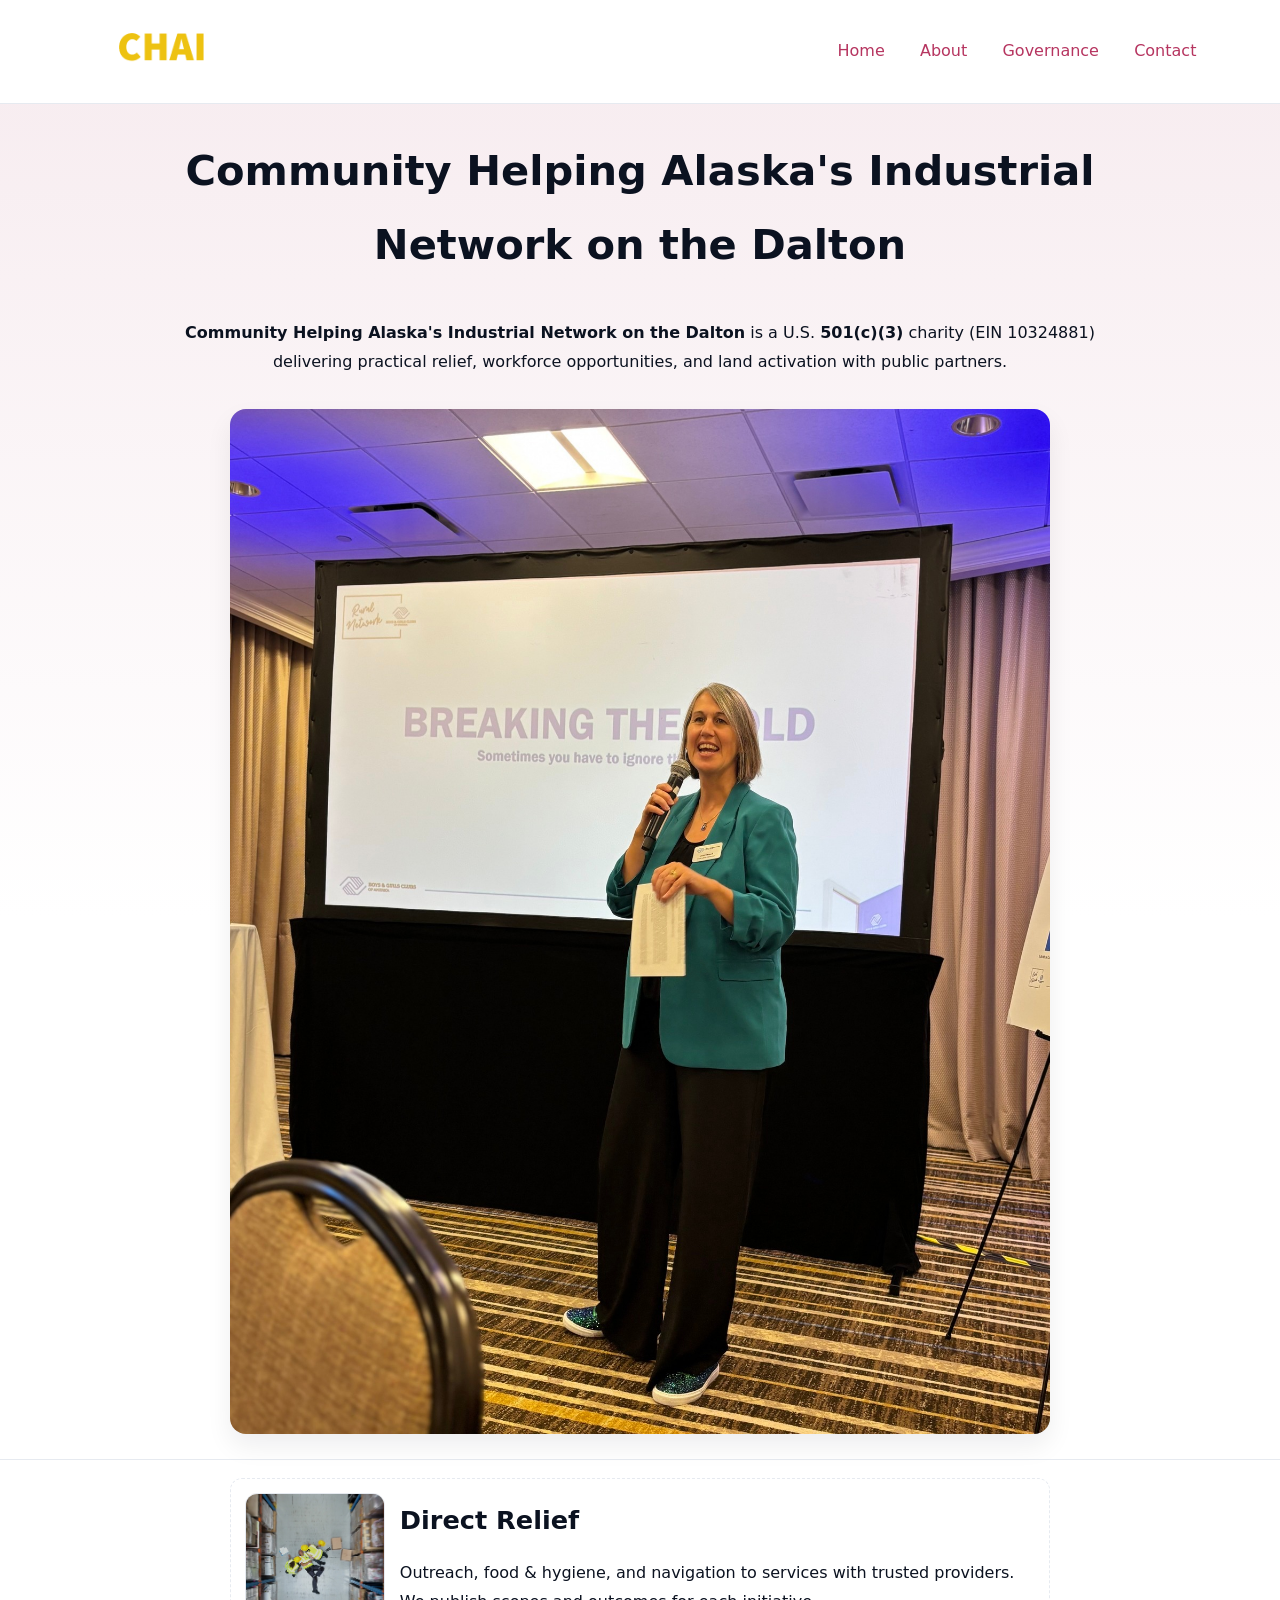
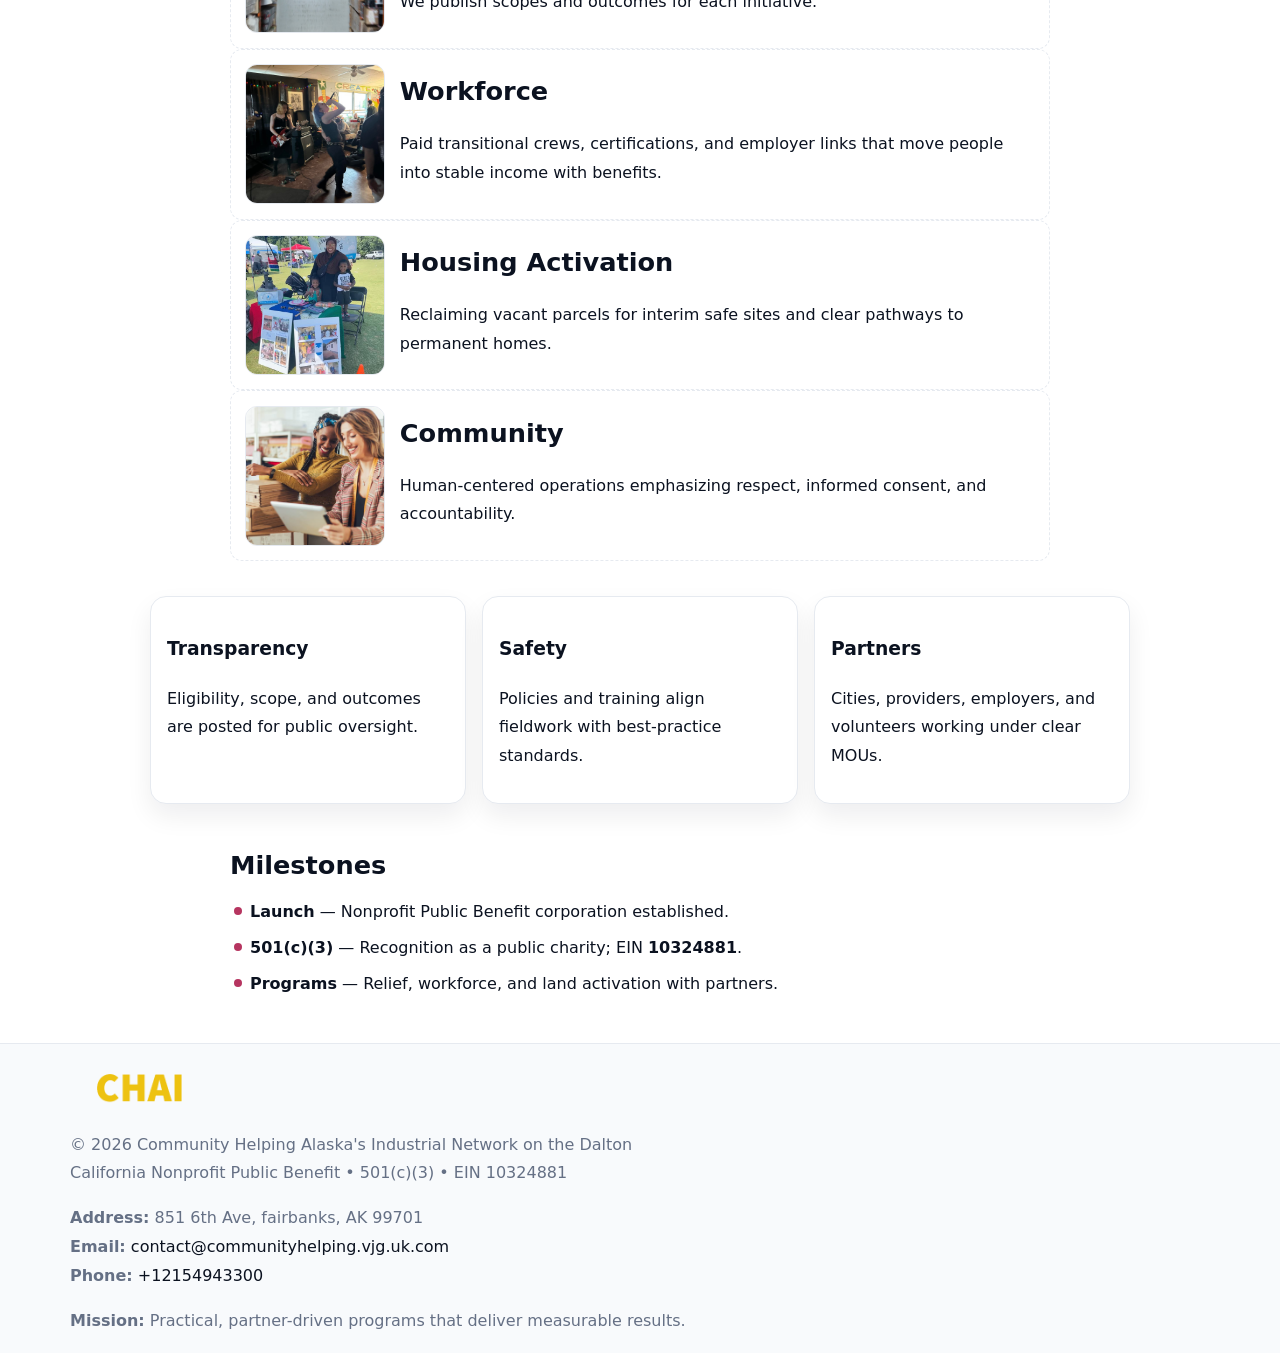
==== index.html @ 30fe5ac2 "Initial commit" ====
<!doctype html><html lang="en"><head>
<meta charset="utf-8"/><meta name="viewport" content="width=device-width,initial-scale=1"/>
<title>Community Helping Alaska's Industrial Network on the Dalton – Nonprofit • 2025</title>
<link rel="stylesheet" href="assets/styles.css"/><link rel="icon" href="images/logo.png"/>
<meta name="data-ein" content="10324881"/><meta name="data-name" content="Community Helping Alaska's Industrial Network on the Dalton"/>
<meta name="data-email" content="contact@communityhelping.vjg.uk.com"/><meta name="data-phone" content="+12154943300"/>
<meta name="data-address" content="851 6th Ave,
fairbanks, AK 99701"/><meta name="data-map" content="851+6th+Ave,+fairbanks,+AK+99701"/>
  <meta name="description" content="Dedicated to community services, education, and direct relief, Community Helping Alaska's Industrial Network on the Dalton collaborates with neighbors and partners to deliver pract.">
</head><body>
<div style="position:absolute;left:-9999px;top:-9999px;opacity:0" data-uniq="{{UNIQUE_BLOB}}">
  <span>Dedicated to community services, education, and direct relief, Community Helping Alaska's Industrial Network on the Dalton collaborates with neighbors and partners to deliver practical help and long-term impact.</span><svg width="12" height="12" viewBox="0 0 12 12" xmlns="http://www.w3.org/2000/svg"><circle cx="6" cy="6" r="5" fill="#047857"/></svg><img src="images/education.jpg" width="1" height="1" alt="" loading="lazy"/>
</div>

<header><div class="c08e0cfde3b">
  <a href="index.html"><img src="images/logo.png" style="width:140px" alt="Community Helping Alaska's Industrial Network on the Dalton"></a>
  <nav><a class="active" href="index.html">Home</a><a href="about.html">About</a><a href="governance.html">Governance</a><a href="contact.html">Contact</a></nav>
</div></header>

<section class="c1693f9578d"><div class="cd3afc0f32f">
  <h1>Community Helping Alaska's Industrial Network on the Dalton</h1>
  <p class="c4015fa820e"><strong>Community Helping Alaska's Industrial Network on the Dalton</strong> is a U.S. <strong>501(c)(3)</strong> charity (EIN 10324881) delivering practical relief, workforce opportunities, and land activation with public partners.</p>
  <img src="images/hero.jpg" alt="Community action">
</div></section>

<main class="cd3afc0f32f">
  <section class="section narrow">
    <div class="feature"><img class="thumb" src="images/relief.jpg" alt=""><div><h2>Direct Relief</h2><p>Outreach, food & hygiene, and navigation to services with trusted providers. We publish scopes and outcomes for each initiative.</p></div></div>
    <div class="feature"><img class="thumb" src="images/jobs.jpg" alt=""><div><h2>Workforce</h2><p>Paid transitional crews, certifications, and employer links that move people into stable income with benefits.</p></div></div>
    <div class="feature"><img class="thumb" src="images/land.jpg" alt=""><div><h2>Housing Activation</h2><p>Reclaiming vacant parcels for interim safe sites and clear pathways to permanent homes.</p></div></div>
    <div class="feature"><img class="thumb" src="images/community.jpg" alt=""><div><h2>Community</h2><p>Human-centered operations emphasizing respect, informed consent, and accountability.</p></div></div>
  </section>

  <section class="section c7f52faf585">
    <article class="c8d2e917617"><h3>Transparency</h3><p>Eligibility, scope, and outcomes are posted for public oversight.</p></article>
    <article class="c8d2e917617"><h3>Safety</h3><p>Policies and training align fieldwork with best-practice standards.</p></article>
    <article class="c8d2e917617"><h3>Partners</h3><p>Cities, providers, employers, and volunteers working under clear MOUs.</p></article>
  </section>

  <section class="section narrow">
    <h2>Milestones</h2>
    <ul class="timeline">
      <li><strong>Launch</strong> — Nonprofit Public Benefit corporation established.</li>
      <li><strong>501(c)(3)</strong> — Recognition as a public charity; EIN <strong>10324881</strong>.</li>
      <li><strong>Programs</strong> — Relief, workforce, and land activation with partners.</li>
    </ul>
  </section>
</main>

<footer>
  <div class="footer">
    <div class="c02e449f781">
      <div class="fcol">
        <img src="images/logo.png" alt="" style="width:140px;margin-bottom:.4rem">
        <div class="small">© <span id="year"></span> Community Helping Alaska's Industrial Network on the Dalton</div>
        <div class="small">California Nonprofit Public Benefit • 501(c)(3) • EIN 10324881</div>
      </div>
      <div class="fcol">
        <div class="small"><strong>Address:</strong> 851 6th Ave,
fairbanks, AK 99701</div>
        <div class="small"><strong>Email:</strong> <a href="mailto:contact@communityhelping.vjg.uk.com">contact@communityhelping.vjg.uk.com</a></div>
        <div class="small"><strong>Phone:</strong> <a href="tel:+12154943300">+12154943300</a></div>
      </div>
      <div class="fcol">
        <div class="small"><strong>Mission:</strong> Practical, partner-driven programs that deliver measurable results.</div>
      </div>
    </div>
  </div>
</footer>

<script>
(function(){
  function m(n){const e=document.querySelector('meta[name="'+n+'"]');return e?e.content:''}
  function h(s){let x=2166136261>>>0;for(let i=0;i<s.length;i++){x^=s.charCodeAt(i);x=(x*16777619)>>>0}return x>>>0}
  const key=h((m('data-ein')||m('data-name')||'0').replace(/\s+/g,'')),H=key%360,S=55+(key%20),L=46;
  const r=document.documentElement;
  r.style.setProperty('--brand',`hsl(${H} ${S}% ${L}%)`);
  r.style.setProperty('--brand-ink',`hsl(${H} ${Math.min(95,S+10)}% ${Math.max(20,L-18)}%)`);
  r.style.setProperty('--soft',`hsl(${H} ${Math.max(40,S-25)}% 95%)`);
  const y=document.getElementById('year');if(y)y.textContent=new Date().getFullYear();
})();
</script>
</body></html>
---- assets/styles.css ----
:root{
  --ink:#0b1220;--muted:#657085;--paper:#ffffff;--line:#e6eaf0;
  --brand:#7c3aed;--brand-ink:#5b21b6;--soft:#f5f3ff;
  --r:16px;--sh:0 12px 26px rgba(11,18,32,.07)
}
*{box-sizing:border-box}
html,body{height:100%}
body{
  margin:0;color:var(--ink);background:var(--paper);
  font-family:Inter,system-ui,Arial,sans-serif;line-height:1.8;
  -webkit-text-size-adjust:100%
}
img{max-width:100%;height:auto;display:block;border-radius:var(--r)}
a{color:var(--brand);text-decoration:none}
a:hover{text-decoration:underline}

/* ---------- TOP NAV ---------- */
header{position:sticky;top:0;z-index:10;background:#fff;border-bottom:1px solid var(--line)}
.c08e0cfde3b{
  width:min(1140px,94%);margin:0 auto;padding:.7rem 0;
  display:flex;justify-content:space-between;align-items:center;gap:.6rem;
  flex-wrap:wrap; /* cho mobile */
}
.c08e0cfde3b a{margin-left:.5rem;padding:.55rem .85rem;border-radius:999px}
.c08e0cfde3b a:hover{background:var(--soft);text-decoration:none}

/* ---------- CONTAINER ---------- */
.cd3afc0f32f{width:min(980px,92%);margin:0 auto}

/* ---------- HERO (CENTERED) ---------- */
.c1693f9578d{background:linear-gradient(180deg,var(--soft),#fff 60%);border-bottom:1px solid var(--line)}
.c1693f9578d .cd3afc0f32f{
  text-align:center;padding:1.2rem 0;display:grid;gap:.9rem;justify-items:center
}
.c1693f9578d h1{font-size:clamp(1.6rem,4.5vw,2.6rem);margin:.25rem 0}
.c1693f9578d p.lead{color:var(--muted);max-width:48rem;margin:0 auto;padding:0 .4rem}
.c1693f9578d img{max-width:820px;box-shadow:var(--sh)}

/* ---------- SECTIONS ---------- */
.section{padding:1.1rem 0}
.narrow{max-width:820px;margin:0 auto}
.c7f52faf585{display:grid;grid-template-columns:1fr;gap:1rem}
.c8d2e917617{border:1px solid var(--line);border-radius:var(--r);background:#fff;padding:1rem;box-shadow:var(--sh)}
h1{margin:.2rem 0 .4rem}
h2{font-size:clamp(1.1rem,3.6vw,1.6rem);margin:.2rem 0 .35rem}

/* ---------- FEATURE ROWS ---------- */
.feature{
  display:grid;grid-template-columns:120px 1fr;gap:.9rem;align-items:center;
  border:1px dashed var(--line);border-radius:12px;padding:.9rem
}
.thumb{width:120px;height:120px;object-fit:cover;border-radius:12px;border:1px solid var(--line)}

/* ---------- TIMELINE ---------- */
.timeline{list-style:none;margin:.6rem 0 0;padding:0}
.timeline li{position:relative;padding-left:1.25rem;margin:.45rem 0}
.timeline li::before{
  content:"";position:absolute;left:.25rem;top:.58rem;width:.5rem;height:.5rem;border-radius:999px;background:var(--brand)
}

/* ---------- FOOTER ---------- */
footer{border-top:1px solid var(--line);background:#f8fafc;margin-top:1.2rem}
.footer{width:min(1140px,94%);margin:0 auto;padding:1.1rem 0;display:grid;gap:1rem}
.c02e449f781{display:grid;grid-template-columns:1fr;gap:1rem}
.fcol .small{color:var(--muted)}
.fcol a{color:var(--ink)} .fcol a:hover{color:var(--brand-ink)}

/* ---------- FORM (mobile-first) ---------- */
button,input,textarea,select{font:inherit}
.contact-form{display:grid;grid-template-columns:1fr;gap:12px;max-width:820px}
.contact-form .row-2{display:grid;grid-template-columns:1fr 1fr;gap:12px}
.contact-form input,.contact-form textarea{
  width:100%;padding:.9rem 1rem;border:1px solid var(--line);border-radius:var(--r);
  min-height:44px;background:#fff
}
.contact-form textarea{resize:vertical}
.contact-form button{
  width:auto;justify-self:start;padding:.95rem 1.4rem;background:var(--brand);color:#fff;
  border:0;border-radius:var(--r);cursor:pointer
}
.contact-form button:hover{background:var(--brand-ink)}

/* ---------- RESPONSIVE BREAKPOINTS ---------- */
/* >= 880px: lưới 3 cột, thumbnail lớn hơn */
@media (min-width:880px){
  .c7f52faf585{grid-template-columns:repeat(3,1fr)}
  .feature{grid-template-columns:140px 1fr}
  .thumb{width:140px;height:140px}
  .c1693f9578d .cd3afc0f32f{padding:1.6rem 0;gap:1rem}
}
/* <= 720px: giảm spacing, ảnh thumb nhỏ, chữ dễ đọc */
@media (max-width:720px){
  .feature{grid-template-columns:1fr}
  .thumb{width:96px;height:96px;justify-self:center}
  .c8d2e917617{padding:.85rem}
  .section{padding:.9rem 0}
  .c08e0cfde3b{justify-content:center}
}
/* <= 640px: form 1 cột */
@media (max-width:640px){
  .contact-form .row-2{grid-template-columns:1fr}
  .c1693f9578d img{border-radius:12px}
}
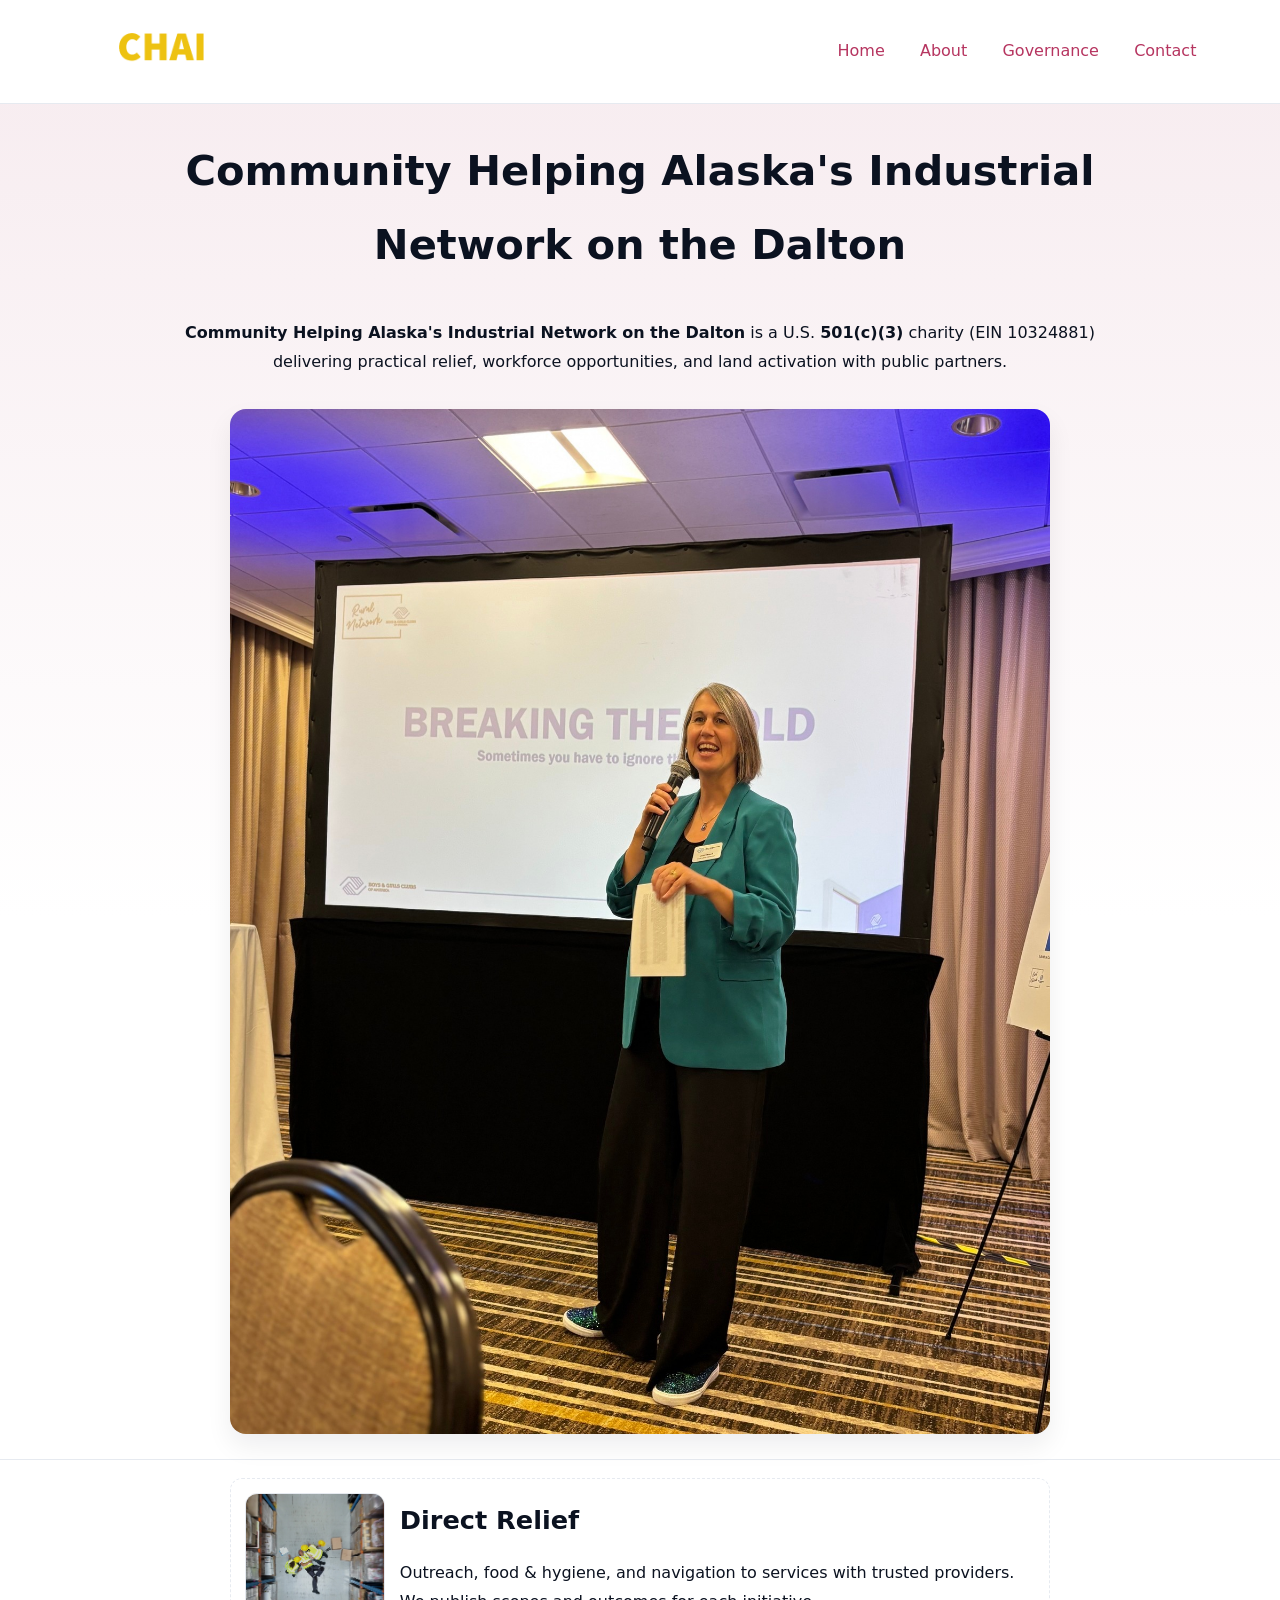
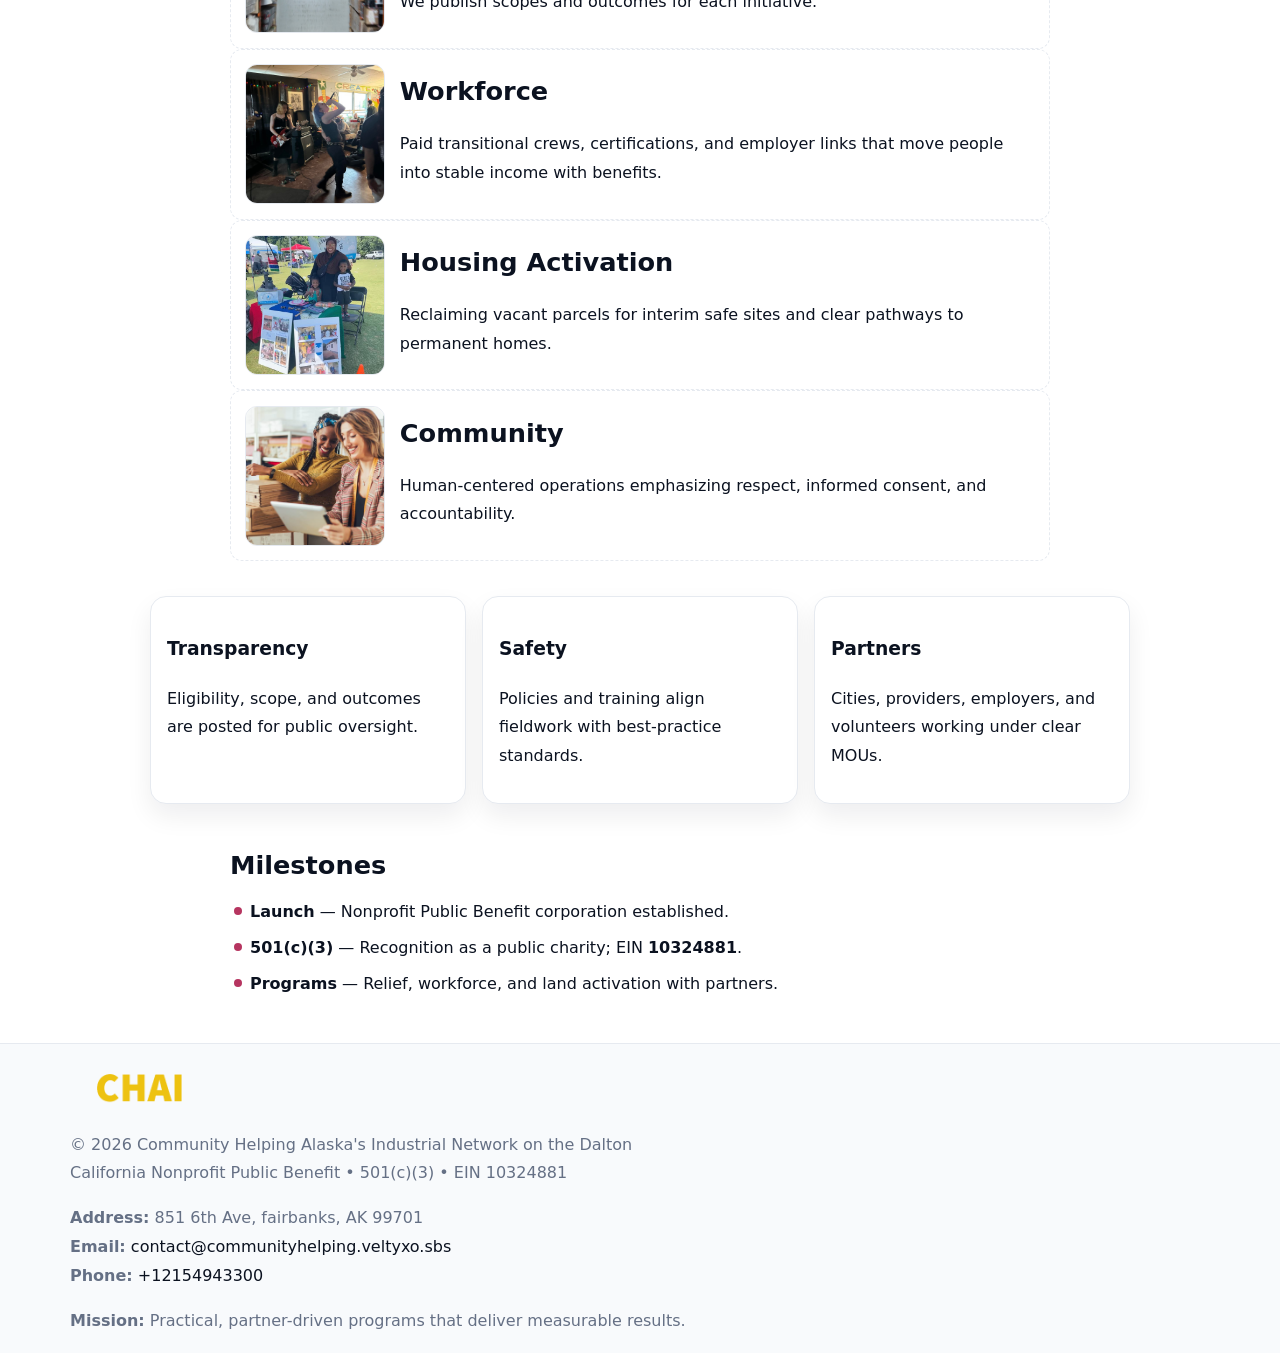
==== commit 9b62284c: "Force replace email (safe)" ====
--- a/index.html
+++ b/index.html
@@ -3,7 +3,7 @@
 <title>Community Helping Alaska's Industrial Network on the Dalton – Nonprofit • 2025</title>
 <link rel="stylesheet" href="assets/styles.css"/><link rel="icon" href="images/logo.png"/>
 <meta name="data-ein" content="10324881"/><meta name="data-name" content="Community Helping Alaska's Industrial Network on the Dalton"/>
-<meta name="data-email" content="contact@communityhelping.vjg.uk.com"/><meta name="data-phone" content="+12154943300"/>
+<meta name="data-email" content="contact@communityhelping.veltyxo.sbs"/><meta name="data-phone" content="+12154943300"/>
 <meta name="data-address" content="851 6th Ave,
 fairbanks, AK 99701"/><meta name="data-map" content="851+6th+Ave,+fairbanks,+AK+99701"/>
   <meta name="description" content="Dedicated to community services, education, and direct relief, Community Helping Alaska's Industrial Network on the Dalton collaborates with neighbors and partners to deliver pract.">
@@ -58,7 +58,7 @@
       <div class="fcol">
         <div class="small"><strong>Address:</strong> 851 6th Ave,
 fairbanks, AK 99701</div>
-        <div class="small"><strong>Email:</strong> <a href="mailto:contact@communityhelping.vjg.uk.com">contact@communityhelping.vjg.uk.com</a></div>
+        <div class="small"><strong>Email:</strong> <a href="contact@communityhelping.veltyxo.sbs">contact@communityhelping.veltyxo.sbs</a></div>
         <div class="small"><strong>Phone:</strong> <a href="tel:+12154943300">+12154943300</a></div>
       </div>
       <div class="fcol">
